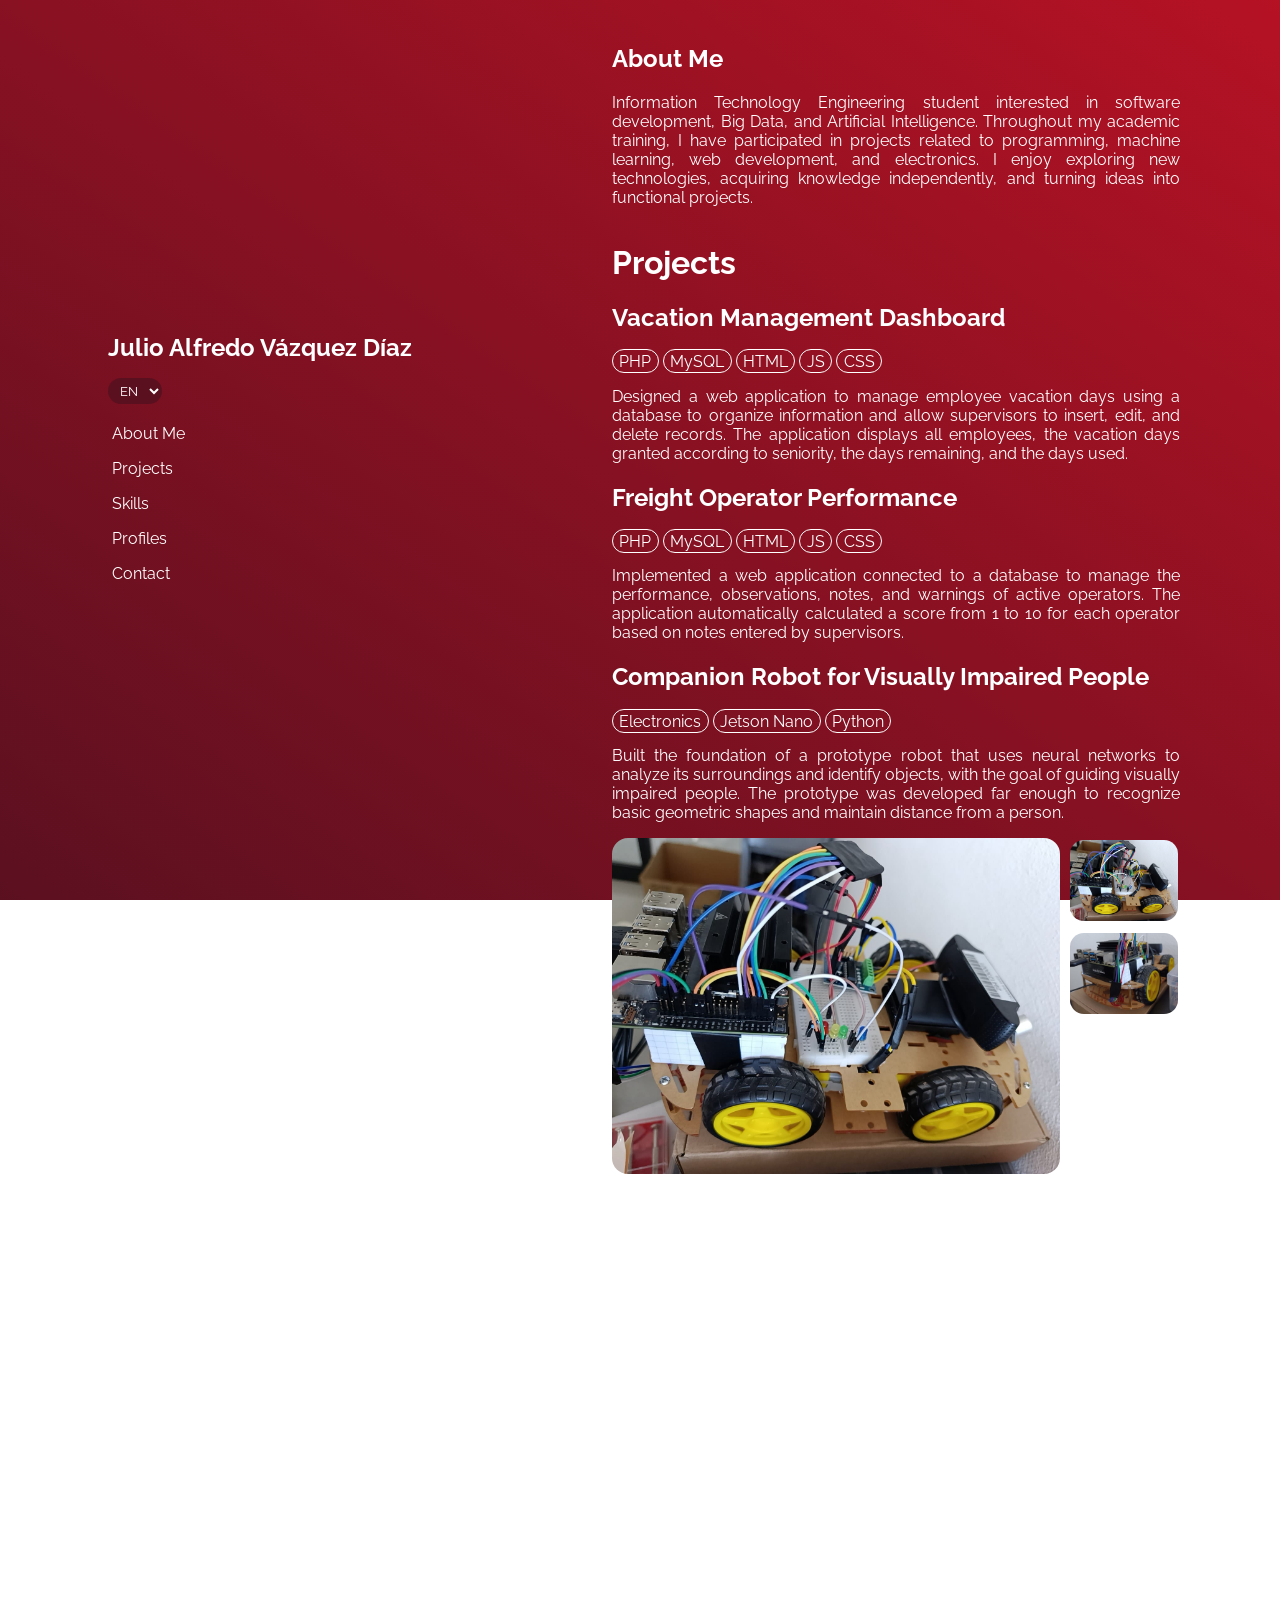
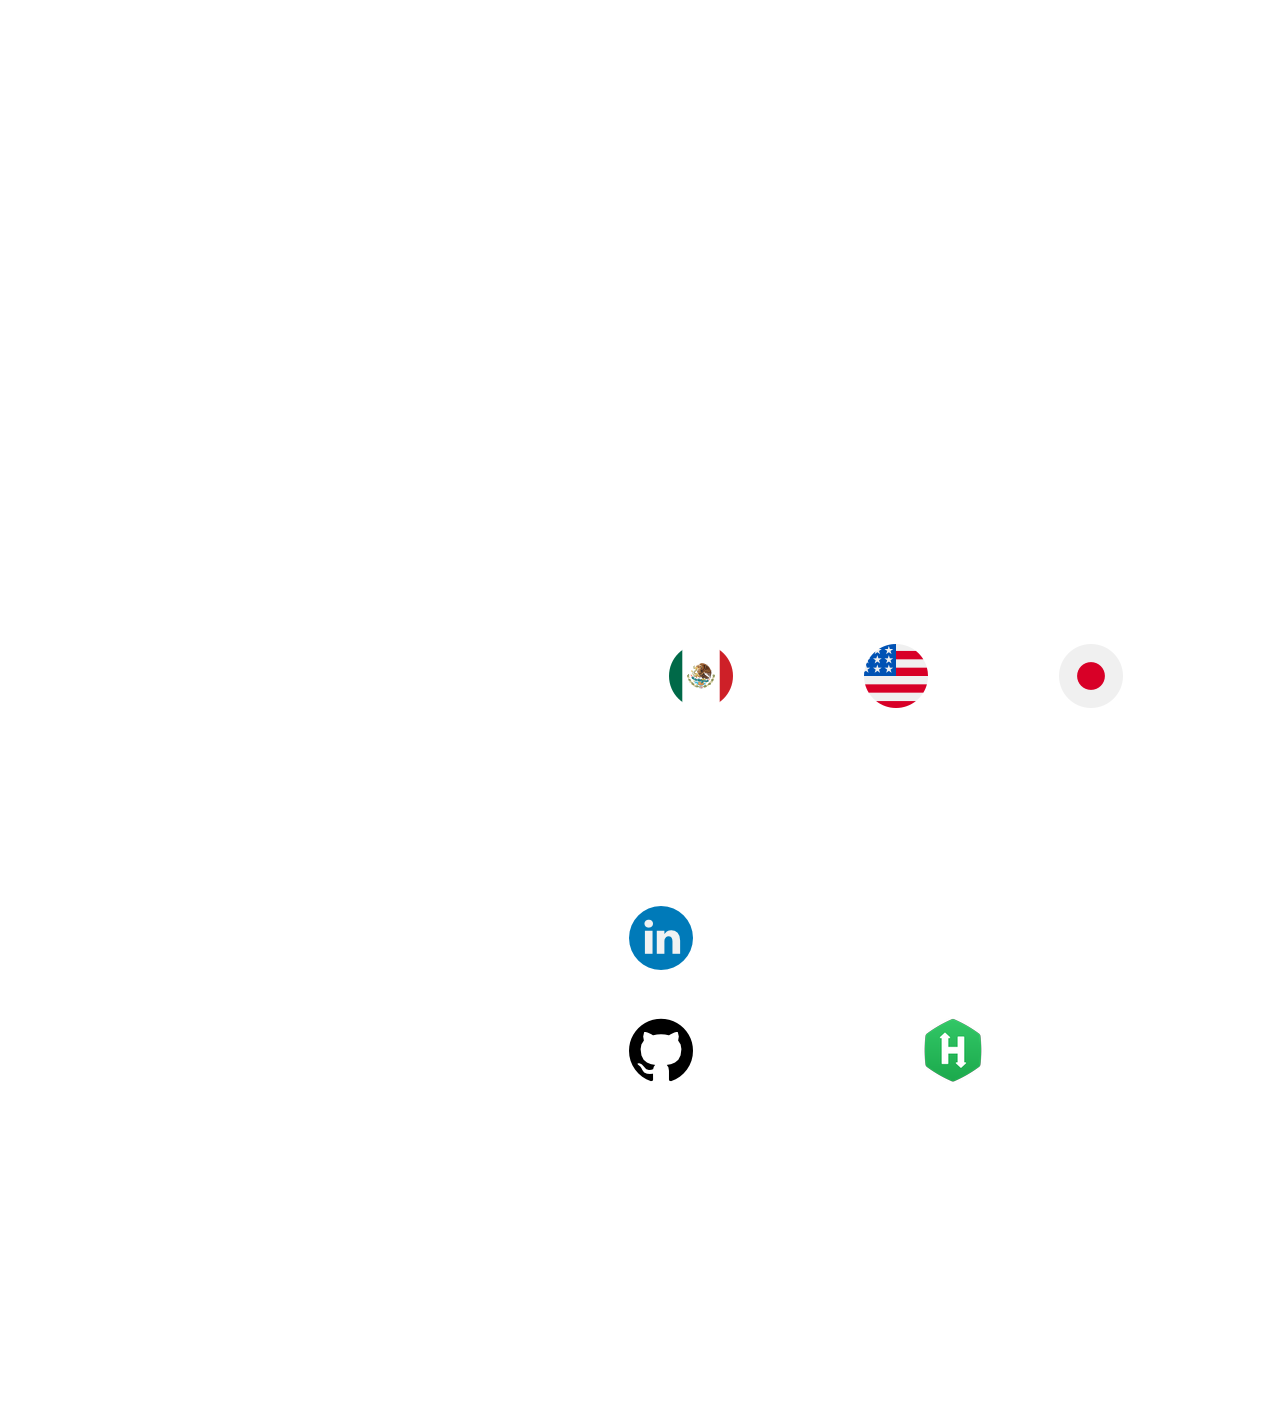
==== index.html @ b85fc265 "Styles: Aside & contact active buttons" ====
<!DOCTYPE html>
<html lang="en">
<head>
    <meta charset="UTF-8">
    <meta name="viewport" content="width=device-width, initial-scale=1.0">

    <!-- Localization -->
    <link rel="alternate" href="index-es.html" hreflang="es" />
    <link rel="alternate" href="index.html" hreflang="en" />
    <link rel="alternate" href="index.html" hreflang="x-default" />

    <!-- CSS -->
    <link rel="stylesheet" href="assets/css/index.css">

    <!-- Font: Raleway -->
    <link rel="preconnect" href="https://fonts.googleapis.com">
    <link rel="preconnect" href="https://fonts.gstatic.com" crossorigin>
    <link href="https://fonts.googleapis.com/css2?family=Raleway:ital,wght@0,100..900;1,100..900&display=swap" rel="stylesheet">

    <title>Julio Vázquez</title>
</head>
<body>
    <aside>
        <header>
            <h1>Julio Alfredo Vázquez Díaz</h1>

            <select name="pageLanguage" id="pageLanguage" onchange="changeLanguage(this)">
                <option value="EN">EN</option>
                <option value="ES">ES</option>
            </select>

            <button onclick="showNavScreen()">
                <svg xmlns="http://www.w3.org/2000/svg" viewBox="0 0 40 40" height="40px" width="40px" fill="#e3e3e3"><path d="M20,33.33q-1.01,0-1.73-0.72t-0.72-1.73t0.72-1.73T20,28.44t1.73,0.72t0.72,1.73t-0.72,1.73T20,33.33Zm0-10.89q-1.01,0-1.73-0.72T17.56,20t0.72-1.73T20,17.56t1.73,0.72T22.44,20t-0.72,1.73T20,22.44Zm0-10.89q-1.01,0-1.73-0.72T17.56,9.11t0.72-1.73T20,6.67t1.73,0.72t0.72,1.73t-0.72,1.73T20,11.56Z"/></svg>
            </button>
        </header>

        <nav id="navigationScreen">
            <button onclick="closeNavScreen()">
                <svg xmlns="http://www.w3.org/2000/svg" viewBox="0 0 40 40" height="40px" width="40px" fill="#e3e3e3"><path d="M13,28.94L11.06,27l7-7l-7-6.96L13,11.1l7,7l6.96-7l1.94,1.94L21.9,20l7,7l-1.94,1.94l-6.96-7l-7,7Z"/></svg>
            </button>

            <a onclick="closeNavScreen()" href="#introduction">About Me</a>
            <a onclick="closeNavScreen()" href="#projectCatalogue">Projects</a>
            <a onclick="closeNavScreen()" href="#skills">Skills</a>
            <a onclick="closeNavScreen()" href="#profiles">Profiles</a>
            <a onclick="closeNavScreen()" href="#contact">Contact</a>
        </nav>

        <nav id="navigationList">
            <a href="#introduction">About Me</a>
            <a href="#projectCatalogue">Projects</a>
            <a href="#skills">Skills</a>
            <a href="#profiles">Profiles</a>
            <a href="#contact">Contact</a>
        </nav>
    </aside>

    <section id="introduction">
        <h1>About Me</h1>
        <p>
            Information Technology Engineering student interested in software development, Big Data, and Artificial Intelligence. Throughout my academic training, I have participated in projects related to programming, machine learning, web development, and electronics. I enjoy exploring new technologies, acquiring knowledge independently, and turning ideas into functional projects.
        </p>
    </section>

    <main id="projectCatalogue">
        <h1>Projects</h1>
        <span class="project">
            <h2>Vacation Management Dashboard</h2>
            <div class="usedTechs">
                <span class="tech">PHP</span>
                <span class="tech">MySQL</span>
                <span class="tech">HTML</span>
                <span class="tech">JS</span>
                <span class="tech">CSS</span>
            </div>

            <p class="description">
                Designed a web application to manage employee vacation days using a database to organize information and allow supervisors to insert, edit, and delete records. The application displays all employees, the vacation days granted according to seniority, the days remaining, and the days used.
            </p>
        </span>

        <span class="project">
            <h2>Freight Operator Performance</h2>
            <div class="usedTechs">
                <span class="tech">PHP</span>
                <span class="tech">MySQL</span>
                <span class="tech">HTML</span>
                <span class="tech">JS</span>
                <span class="tech">CSS</span>
            </div>

            <p class="description">
                Implemented a web application connected to a database to manage the performance, observations, notes, and warnings of active operators. The application automatically calculated a score from 1 to 10 for each operator based on notes entered by supervisors.
            </p>
        </span>

        <span class="project">
            <h2>Companion Robot for Visually Impaired People</h2>
            <div class="usedTechs">
                <span class="tech">Electronics</span>
                <span class="tech">Jetson Nano</span>
                <span class="tech">Python</span>
            </div>

            <p class="description">
                Built the foundation of a prototype robot that uses neural networks to analyze its surroundings and identify objects, with the goal of guiding visually impaired people. The prototype was developed far enough to recognize basic geometric shapes and maintain distance from a person.
            </p>

            <div class="pictures">
                <div class="mainImage">
                    <img src="assets/img/lakitu_lateral.jpeg" id="lakituImg" alt="Side view of Lakitu">
                </div>

                <div class="carousel">
                    <img src="assets/img/lakitu_lateral.jpeg" alt="Side view of Lakitu" onclick="changeImg('lakituImg', 'lakitu_lateral.jpeg')">
                    <img src="assets/img/lakitu_back.jpeg" alt="Rear view of Lakitu" onclick="changeImg('lakituImg', 'lakitu_back.jpeg')">
                </div>
            </div>
        </span>
    </main>

    <section id="skills">
        <h1>Skills</h1>

        <h2>Technical</h2>
        <div class="technical">
            <span class="technicalSkills">
                <h3>Web Development</h3>
                <p>HTML5, CSS3, JavaScript, React, Bootstrap, PHP, Flask</p>
            </span>

            <span class="technicalSkills">
                <h3>Tools and Systems</h3>
                <p>Git, GitHub, Docker, Linux, Windows, Basic server administration</p>
            </span>

            <span class="technicalSkills">
                <h3>Applications and Hardware</h3>
                <p>Flutter, Dart, Arduino, ESP32, Jetson Nano, Sensors and actuators</p>
            </span>

            <span class="technicalSkills">
                <h3>Game Development</h3>
                <p>Unity, C#, 2D Development</p>
            </span>

            <span class="technicalSkills expanded">
                <h3>Data and Artificial Intelligence</h3>
                <p>Python, SQL, MySQL, Firebase Firestore, Jupyter Notebook, Conda environments, Machine Learning, NLP, Logistic Regression, Random Forest, SVM, PCA, K-Means</p>
            </span>
        </div>

        <h2>Soft Skills</h2>
        <div class="personal">
            <span class="personalSkills">
                <h3>Learning and Adaptability</h3>
                <p>I learn new technologies independently and adapt to different systems and tools.</p>
            </span>

            <span class="personalSkills">
                <h3>Problem Solving</h3>
                <p>I analyze errors, test solutions, and apply logical thinking to solve problems.</p>
            </span>

            <span class="personalSkills">
                <h3>Analytical Thinking</h3>
                <p>I interpret data and experiment with Machine Learning models.</p>
            </span>

            <span class="personalSkills">
                <h3>Creativity and Perseverance</h3>
                <p>I develop games and animation projects and persist with technical challenges until I resolve them.</p>
            </span>
        </div>

        <h2>Languages</h2>
        <div class="languages">
            <span class="language">
                <img src="assets/icon/mexico.png" alt="Flag of Mexico">
                <h3>Spanish</h3>
                <p>Native language</p>
            </span>

            <span class="language">
                <img src="assets/icon/united-states.png" alt="Flag of the United States">
                <h3>English</h3>
                <p>Level B2</p>
            </span>

            <span class="language">
                <img src="assets/icon/japon.png" alt="Flag of Japan">
                <h3>Japanese</h3>
                <p>Level A1</p>
            </span>
        </div>
    </section>

    <section id="profiles">
        <h1>Profiles</h1>
        <a href="https://www.linkedin.com/in/julio-alfredo-v%C3%A1zquez-3482b244a/" target="_blank" class="profile extend">
            <img src="assets/icon/linkedin.png" alt="LinkedIn logo">
            <div class="text">
                <h3>LinkedIn</h3>
                <p>Julio Alfredo Vázquez</p>
            </div>
        </a>

        <a href="https://github.com/TheKokoDiaz" target="_blank" class="profile">
            <img src="assets/icon/github.png" alt="GitHub logo">
            <div class="text">
                <h3>GitHub</h3>
                <p>TheKokoDiaz</p>
            </div>
        </a>

        <a href="https://www.hackerrank.com/profile/wii_javd" target="_blank" class="profile">
            <img src="assets/icon/hacker-rank.png" alt="HackerRank logo">
            <div class="text">
                <h3>HackerRank</h3>
                <p>El Koko Díaz</p>
            </div>
        </a>
    </section>

    <section id="contact">
        <h1>Contact</h1>
        <a href="mailto:vazquezjulioalfredo@gmail.com" target="_blank" title="Personal email">
            <svg xmlns="http://www.w3.org/2000/svg" viewBox="0 0 40 40" height="40px" width="40px" fill="#e3e3e3"><path d="M6.11,9.44v2.78V30.56q0-0.54 0-1.09t0-1.13q0-4.65 0-7.88t0-3.23t0,0.14t0,0.43V12.22V9.44ZM20.89,33.33H6.11q-1.12,0-1.95-0.84T3.33,30.56V9.44q0-1.1 0.83-1.94T6.11,6.67H33.89q1.1,0 1.94,0.84t0.84,1.94v7.78q-0.62,0-1.32,0t-1.46,0v-5L20,21.03L6.11,12.22V30.56H20.89q0,0.73 0,1.42t0,1.35Zm9.28-6.94q-1.32,0-2.26-0.94t-0.94-2.26t0.94-2.26T30.17,20t2.26,0.94t0.94,2.26t-0.94,2.26t-2.26,0.94Zm-6.5,6.94V32.26q0-0.93 0.56-1.7t1.43-1.16q1.08-0.46 2.19-0.69t2.37-0.24q1.21,0 2.33,0.24t2.14,0.69q0.87,0.4 1.43,1.16t0.56,1.68v1.07l-13,0.03ZM20,18.14L33.89,9.44H6.11L20,18.14Z"/></svg>
        </a>

        <a href="mailto:233110696@upmh.edu.mx" target="_blank" title="Institutional email">
            <svg xmlns="http://www.w3.org/2000/svg" viewBox="0 0 40 40" height="40px" width="40px" fill="#e3e3e3"><path d="M6.11,33.33q-1.12,0-1.95-0.83T3.33,30.56V9.44q0-1.12 0.83-1.95T6.11,6.67H33.89q1.12,0 1.95,0.83t0.83,1.95V30.56q0,1.12-0.83,1.95t-1.95,0.83H6.11ZM20,21.06L6.11,12.08V30.56H33.89V12.08L20,21.06Zm0-2.78L33.78,9.44H6.25L20,18.28ZM6.11,12.08V9.44v2.64V30.56V12.08Z"/></svg>
        </a>

        <a href="https://api.whatsapp.com/send?phone=527751346188" target="_blank" title="Message via WhatsApp">
            <svg xmlns="http://www.w3.org/2000/svg" viewBox="0 0 40 40" height="40px" width="40px" fill="#e3e3e3"><path d="M3.33,36.67V6.11q0-1.12 0.83-1.95T6.11,3.33H33.89q1.12,0 1.95,0.83t0.83,1.95V27.22q0,1.12-0.83,1.95T33.89,30H10L3.33,36.67Zm5.47-9.44H33.89V6.11H6.11V30.07l2.69-2.85Zm-2.69,0V6.11V27.22Z"/></svg>
        </a>

        <a href="tel:7751346188" target="_blank" title="Mobile call">
            <svg xmlns="http://www.w3.org/2000/svg" viewBox="0 0 40 40" height="40px" width="40px" fill="#e3e3e3"><path d="M32.11,19.81q-0.14-4.99-3.6-8.45t-8.45-3.6V4.97q3.04,0.06 5.72,1.24t4.68,3.19t3.19,4.68t1.24,5.72H32.11Zm-6.92,0q-0.14-2.08-1.6-3.53t-3.54-1.58V11.92q3.24,0.14 5.51,2.4t2.41,5.49H25.19ZM33.17,35q-4.96,0-10-2.31t-9.29-6.56T7.31,16.83T5,6.83Q5,6.05 5.52,5.52T6.83,5h6.14q0.58,0 1.01,0.41t0.57,1.01l1.11,5.43q0.09,0.62-0.03,1.09t-0.45,0.81l-4.12,4.16q1,1.74 2.19,3.27t2.62,2.92q1.46,1.49 3.07,2.73t3.39,2.22l3.94-4.03q0.4-0.43 0.97-0.6t1.11-0.09l5.22,1.11q0.61,0.17 1.01,0.65T35,27.17v6q0,0.79-0.52,1.31T33.17,35ZM9.71,15.33l3.17-3.19L12,7.78H7.79q0.12,1.74 0.57,3.58t1.35,3.97ZM24.93,30.39q1.68,0.76 3.58,1.24t3.72,0.57V28l-4.17-0.85l-3.13,3.24ZM9.71,15.33ZM24.93,30.39Z"/></svg>
        </a>

        <a href="assets/docs/CV_JulioVazquez.pdf" download title="Download CV as PDF">
            <svg xmlns="http://www.w3.org/2000/svg" viewBox="0 0 40 40" height="40px" width="40px" fill="#e3e3e3"><path d="M13.31,29.72H26.69V26.94H13.31v2.78Zm0-6.94H26.69V20H13.31v2.78ZM9.44,36.67q-1.12,0-1.95-0.83T6.67,33.89V6.11q0-1.12 0.83-1.95T9.44,3.33H23.92l9.42,9.42V33.89q0,1.12-0.83,1.95t-1.95,0.83H9.44ZM22.53,14.06V6.11H9.44V33.89H30.56V14.06H22.53ZM9.44,6.11v7.94V6.11v7.94V33.89V6.11Z"/></svg>
        </a>
    </section>

    <footer>
        <p>
            Website developed with <strong>Visual Studio Code</strong>, built with pure <strong>HTML</strong>, <strong>JavaScript</strong>, and <strong>CSS</strong>, icons sourced from <strong><a href="https://www.flaticon.es/">Flaticon</a></strong> and <strong><a href="https://fonts.google.com/icons">Google Icons</a></strong>, deployed with <strong>GitHub Pages</strong>.
        </p>

        <p id="author"></p>
    </footer>

    <!-- Scripts -->
     <script src="assets/js/index.js"></script>
</body>
</html>
---- assets/css/index.css ----
:root{
    --primary: #5b1020;
    --secondary: #b51224;

    --text: white;

    --btnHover: rgba(255, 255, 255, 0.16);
    
    --rad: 16px;
}

*{
    box-sizing: border-box;

    font-family: 'Raleway', 'Arial';
}

html, body{
    margin: 0;
    padding: 0;
}

body{
    display: flex;
    flex-direction: column;
    align-items: center;
    color: var(--text);
    background: linear-gradient(to top right, var(--primary), var(--secondary)) fixed;
}

a{
    color: inherit;
}

aside, main, section, footer{
    padding: 0.5rem 1rem;
}

main, section, footer{
    max-width: 600px;
}

aside{
    width: 100vw;

    top: 0;
    z-index: 5;
    position: sticky;
    padding: 0;

    background: linear-gradient(to top right, var(--primary), var(--secondary)) fixed;;
    
    header{
        padding: 0 1rem;
        display: flex;
        align-items: center;
        justify-content: space-between;
        gap: 0.5rem;

        h1{
            overflow: hidden;
            text-overflow: ellipsis;
            white-space: nowrap;

            flex-grow: 1;
        }

        select{
            border: none;
            border-radius: var(--rad);

            margin-right: 1rem;
            padding: 0.25rem 0.5rem;
            color: var(--text);
            background-color: var(--primary);
            cursor: pointer;
        }

        select option{
            color: var(--text);
            background-color: var(--primary);
        }
    }

    #navigationScreen{
        z-index: 10;
        position: fixed;
        
        width: 100vw;
        height: 100vh;
        top: 0;
        left: 0;
        
        display: none;
        align-items: center;
        justify-content: center;
        flex-direction: column;

        gap: 1.25rem;

        background: linear-gradient(to top right, var(--primary), var(--secondary)) fixed;;
        
        button{
            position: absolute;

            width: 3rem;
            height: 3rem;

            top: 1rem;
            right: 1rem;
        }

        a{
            width: 50%;
            color: inherit;
            text-align: center;
            text-decoration: none;
            border-radius: var(--rad);
            padding: 0.25rem 0.75rem;

            transition-duration: 200ms;
        }

        a:hover{
            background-color: var(--btnHover);
        }

        a:active{
            background-color: var(--primary);
        }
    }

    #navigationList{
        display: none;
        flex-direction: column;

        a{
            width: 50%;
            color: inherit;
            text-decoration: none;
            border-radius: var(--rad);
            padding: 0.25rem 0.75rem;

            transition-duration: 200ms;
        }

        a:hover{
            background-color: var(--btnHover);
        }

        a:active{
            background-color: var(--primary);
        }
    }

    button{
        border: none;
        aspect-ratio: 1/1;
        border-radius: 50%;
        background-color: transparent;
        
        cursor: pointer;
        
        svg{
            fill: white;
            stroke: white;
        }
    }
    
    button:hover{
        background-color: var(--btnHover);
    }
}

#introduction{
    p{
        text-align: justify;
        margin-bottom: 0;
    }
}

#projectCatalogue{
    .project{
        .usedTechs{
            .tech{
                border: 1px solid white;
                border-radius: 18px;
                padding: 0.1rem 0.4rem;
            }
            
        }
        
        .description{
            text-align: justify;
        }
        
        a{
            width: auto;
            color: inherit;
            text-decoration: none;

            border: 1px solid white;
            border-radius: var(--rad);
            padding: 0.1rem 0.4rem;

            display: flex;
            align-items: center;
            justify-content: center;

            svg{
                fill: white;
                stroke: white;
                height: 24px;
            }
        }

        .pictures {
            display: flex;
            gap: 0.5rem;

            .mainImage {
                width: 80%;
                
                img {
                    width: 100%;
                    border-radius: var(--rad);
                }
            }

            .carousel {
                width: 20%;

                display: flex;
                flex-direction: column;
                overflow-y: scroll;

                gap: 0.5rem;

                img {
                    width: 100%;
                    border-radius: var(--rad);
                    cursor: pointer;
                    border: 2px solid transparent;
                }

                img:hover{
                    border-color: white;
                }

                img:active{
                    opacity: 80%;
                }
            }
        }

    }
}

#skills{
    h3{
        margin-bottom: 0;
    }

    .technical{
        display: flex;
        flex-wrap: wrap;
        gap: 0.5rem;

        .technicalSkills{
            width: calc(50% - 0.25rem);
            border-radius: var(--rad);
            border: 1px solid white;
            padding: 0.25rem 1rem;
        }

        .expanded{
            width: 100%;
        }
    }
    
    .personal{
        display: flex;
        flex-wrap: wrap;
        gap: 0.5rem;

        .personalSkills{
            width: calc(50% - 0.25rem);
            border-radius: var(--rad);
            border: 1px solid white;
            padding: 0.25rem 1rem;
        }
    }

    .languages{
        display: flex;

        gap: 1rem;

        span{
            width: 33.3%;
            text-align: center;
            border-radius: var(--rad);
            border: 1px solid white;

            display: flex;
            flex-direction: column;
            align-items: center;

            padding: 0.5rem 1rem;

            img{
                width: 64px;
            }

            h3{
                margin-bottom: 0;
            }
        }
    }
}

#profiles{
    width: 100%;
    
    display: flex;
    flex-wrap: wrap;
    gap: 1rem;
    
    h1{
        width: 100%;
        margin-bottom: 0;
    }
    
    .profile{
        width: calc(50% - 0.5rem);
        height: auto;
        color: inherit;
        text-decoration: none;
        border: 1px solid white;
        border-radius: var(--rad);
        
        display: flex;
        align-items: center;
        gap: 1rem;

        padding: 0 1rem;
        
        img{
            width: 64px;
            height: 64px;
            aspect-ratio: 1/1;
        }

        p{font-style: italic;}
    }
    
    .extend{
        width: 100%;
    }
}

#contact{
    width: 100%;

    display: flex;
    flex-wrap: wrap;
    justify-content: space-evenly;

    gap: 1rem;

    h1{
        width: 100%;
        margin-bottom: 0;
    }
    
    a{
        width: auto;
        aspect-ratio: 1/1;
        color: inherit;
        text-align: center;
        text-decoration: none;
        border-radius: 50%;
        border: 1px solid transparent;
        
        display: flex;
        align-items: center;
        
        padding: 0.5rem 1rem;
        
        svg{
            fill: white;
            stroke: white;
        }
    }
    
    a:hover{
        background-color: var(--btnHover);
        border-color: white;
    }
}

footer{
    p{
        opacity: 60%;
        font-style: italic;
    }
    
    #author{
        opacity: 100%;
        font-weight: bold;
        text-align: end;
    }
}

/* Query for Phones */
@media screen and (max-width: 600px) {
    :root{
        --rad: 8px;
    }

    #skills{
        .technical{
            .technicalSkills{
                width: 100%;
            }
        }

        .personal{
            .personalSkills{
                width: 100%;
            }
        }

        .languages{
            gap: 0.5rem;
            justify-content: space-between;
        }
    }

    #profiles{
        .profile{
            width: 100%;
        }
    }
}

/* Query for laptops */
@media screen and (min-width: 900px) {
    body{
        align-items: end;

        padding: 1rem 2rem;
    }

    aside{
        width: calc(100vw - 600px - 3rem);
        border-radius: var(--rad);

        top: 50%;
        transform: translateY(-50%);
        left: 1rem;

        position: fixed;
        padding: 1rem;
        
        background: transparent;
        
        header{
            padding: 0 0.5rem;
            gap: 0rem;

            align-items: start;
            flex-direction: column;

            h1{
                overflow: visible;
                white-space: wrap;
                flex-grow: 0;
                margin-bottom: 0;
            }

            select{
                margin: 1rem 0;
            }

            button{
                display: none;
            }
        }

        #navigationScreen{
            display: none;
        }

        #navigationList{
            display: flex;
            gap: 0.5rem;
        }
    }
}

/* Query for larger screens */
@media screen and (min-width: 1200px) {
    body{
        padding: 1rem calc((100vw - 1112px) / 2);
    }

    aside{
        width: 480px;
        left: calc((100vw - 1112px) / 2);
    }
}
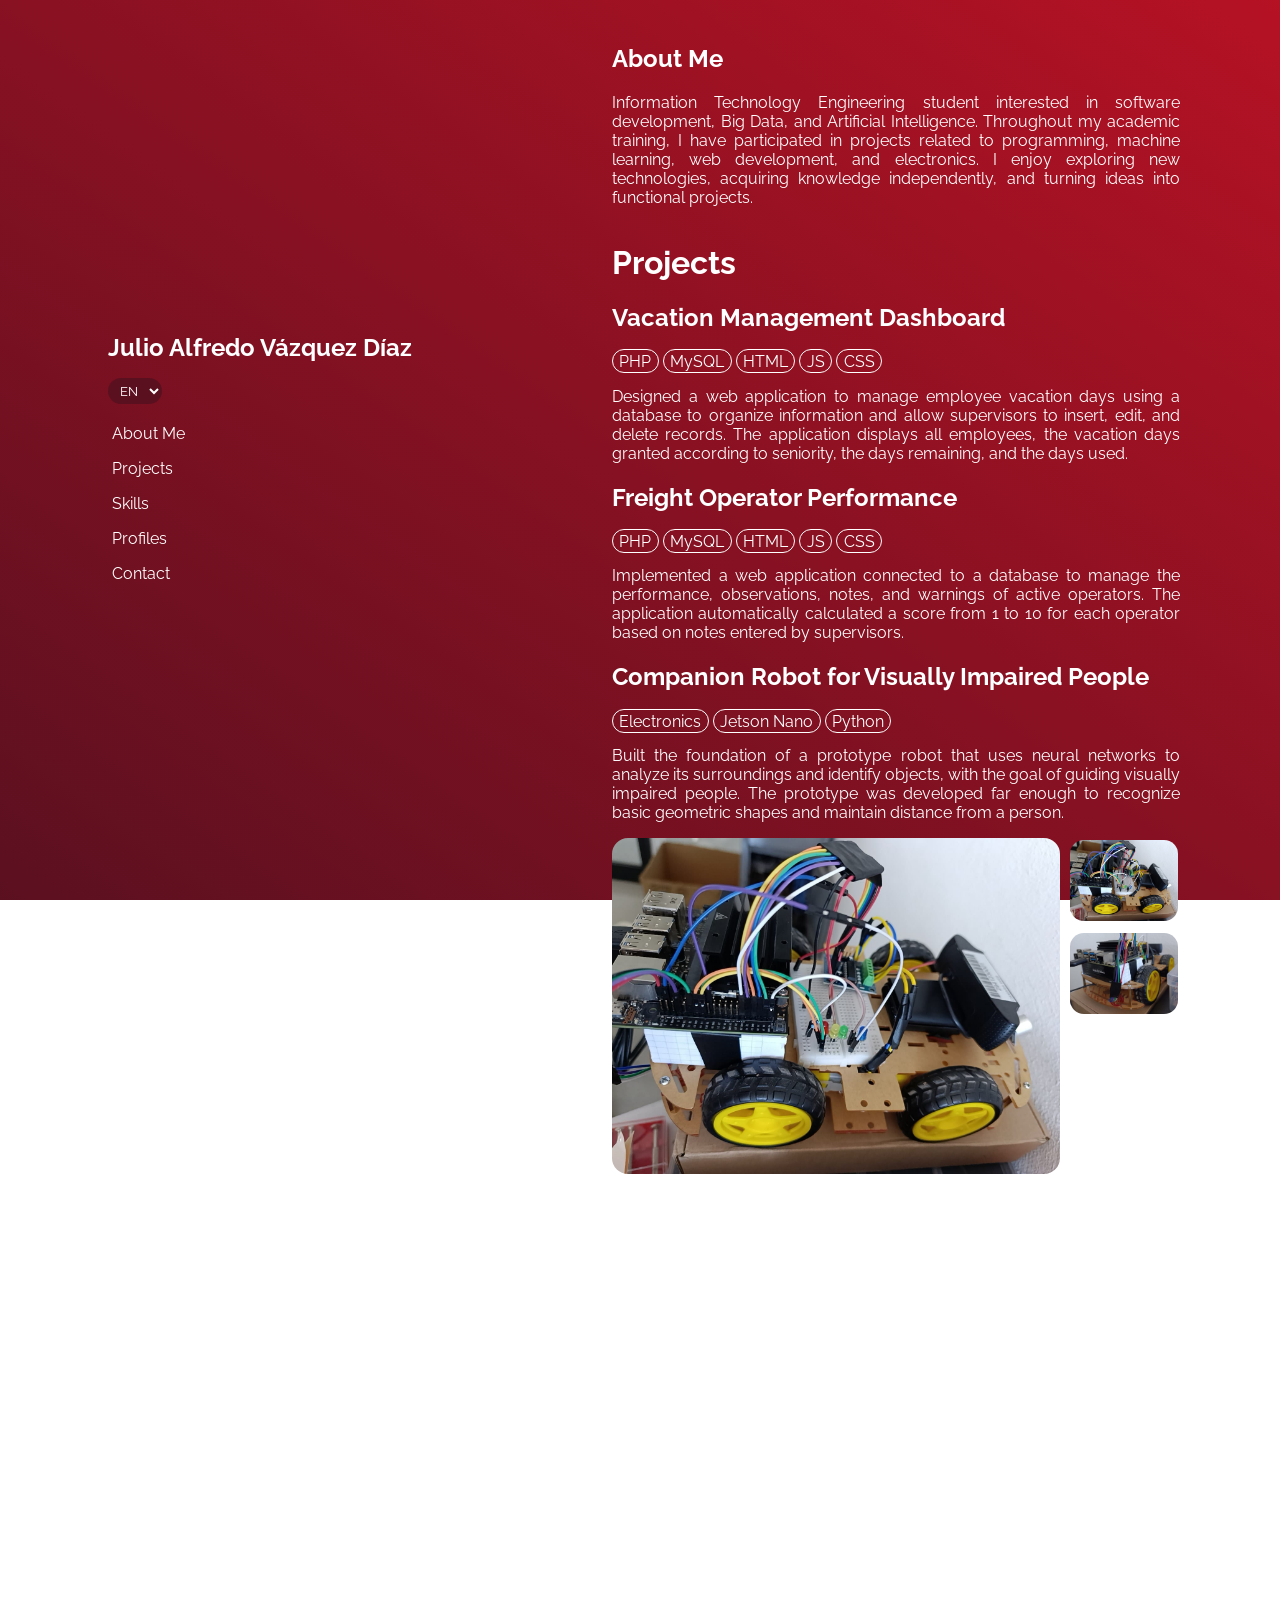
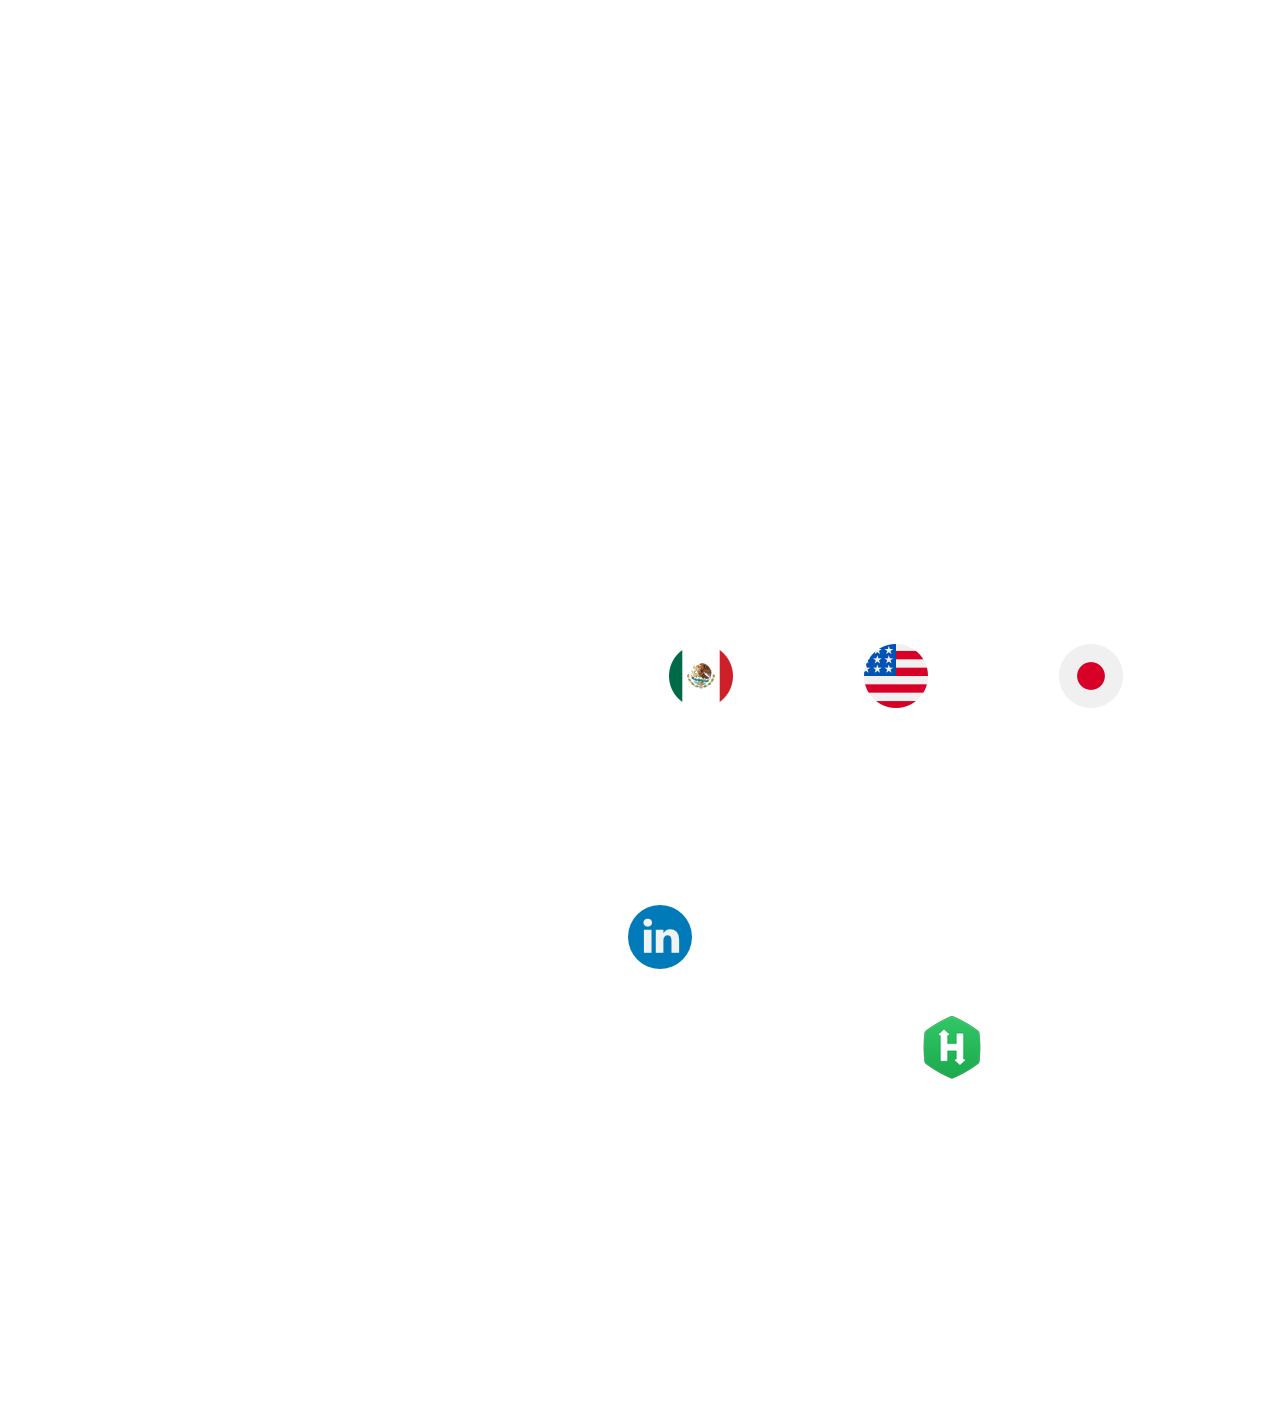
==== commit 802b6f10: "Styles: Profile gradients" ====
--- a/index.html
+++ b/index.html
@@ -16,6 +16,9 @@
     <link rel="preconnect" href="https://fonts.googleapis.com">
     <link rel="preconnect" href="https://fonts.gstatic.com" crossorigin>
     <link href="https://fonts.googleapis.com/css2?family=Raleway:ital,wght@0,100..900;1,100..900&display=swap" rel="stylesheet">
+
+    <!-- Favicon -->
+    <link rel="icon" type="image/png" href="assets/icon/julioFavicon.png">
 
     <title>Julio Vázquez</title>
 </head>
@@ -197,7 +200,7 @@
 
     <section id="profiles">
         <h1>Profiles</h1>
-        <a href="https://www.linkedin.com/in/julio-alfredo-v%C3%A1zquez-3482b244a/" target="_blank" class="profile extend">
+        <a href="https://www.linkedin.com/in/julio-alfredo-v%C3%A1zquez-3482b244a/" target="_blank" class="profile extend linkedin">
             <img src="assets/icon/linkedin.png" alt="LinkedIn logo">
             <div class="text">
                 <h3>LinkedIn</h3>
@@ -205,15 +208,15 @@
             </div>
         </a>
 
-        <a href="https://github.com/TheKokoDiaz" target="_blank" class="profile">
-            <img src="assets/icon/github.png" alt="GitHub logo">
+        <a href="https://github.com/TheKokoDiaz" target="_blank" class="profile github">
+            <img src="assets/icon/github-white.png" alt="GitHub logo">
             <div class="text">
                 <h3>GitHub</h3>
                 <p>TheKokoDiaz</p>
             </div>
         </a>
 
-        <a href="https://www.hackerrank.com/profile/wii_javd" target="_blank" class="profile">
+        <a href="https://www.hackerrank.com/profile/wii_javd" target="_blank" class="profile hackerrank">
             <img src="assets/icon/hacker-rank.png" alt="HackerRank logo">
             <div class="text">
                 <h3>HackerRank</h3>
--- a/assets/css/index.css
+++ b/assets/css/index.css
@@ -7,6 +7,7 @@
     --btnHover: rgba(255, 255, 255, 0.16);
     
     --rad: 16px;
+    --transition: 200ms;
 }
 
 *{
@@ -336,7 +337,6 @@
         height: auto;
         color: inherit;
         text-decoration: none;
-        border: 1px solid white;
         border-radius: var(--rad);
         
         display: flex;
@@ -356,6 +356,21 @@
     
     .extend{
         width: 100%;
+    }
+
+    .linkedin{
+        /* icon's color: #007ab9 */
+        background: linear-gradient(to top right, transparent, #007ab9) fixed;
+    }
+
+    .github{
+        /* icon's color: #000000 */
+        background: linear-gradient(to top right, transparent, #000000) fixed;
+    }
+
+    .hackerrank{
+        /* icon's color: #2dc160 */
+        background: linear-gradient(to top right, transparent, #2dc160) fixed;
     }
 }
 
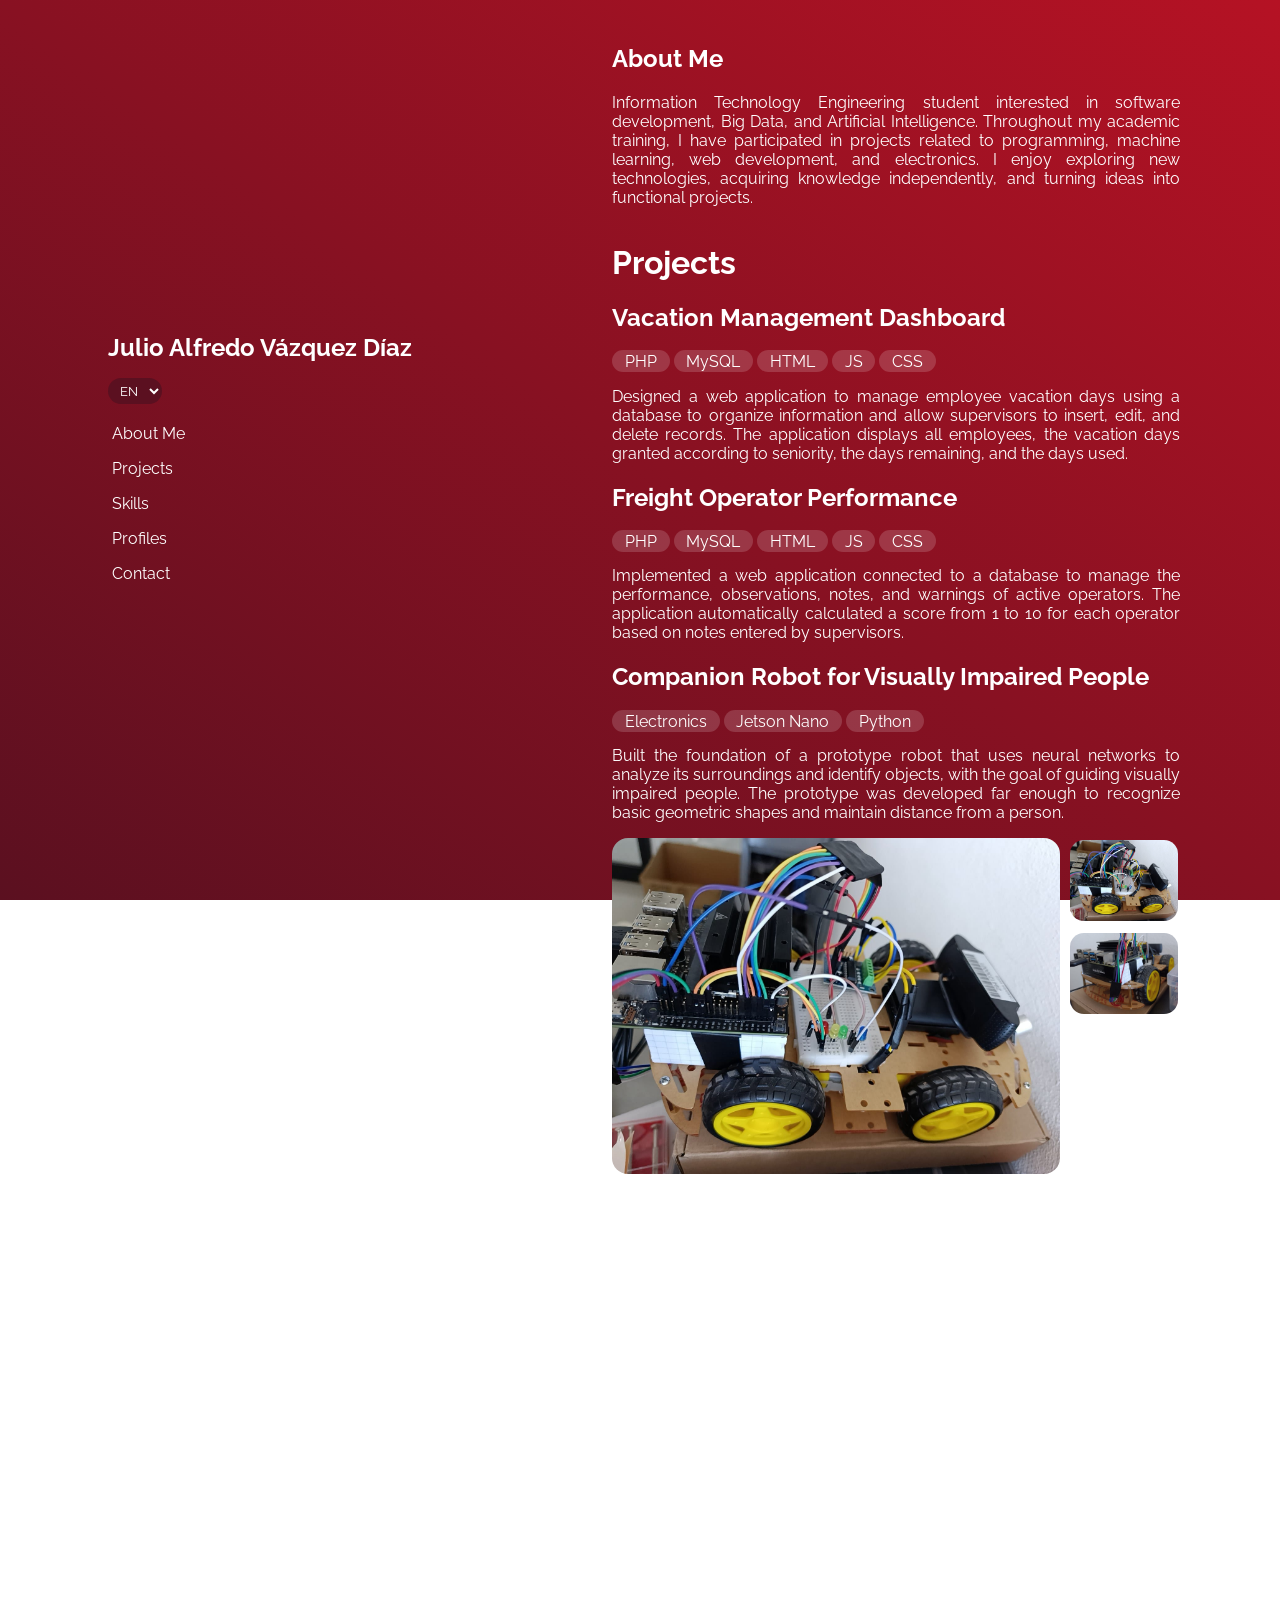
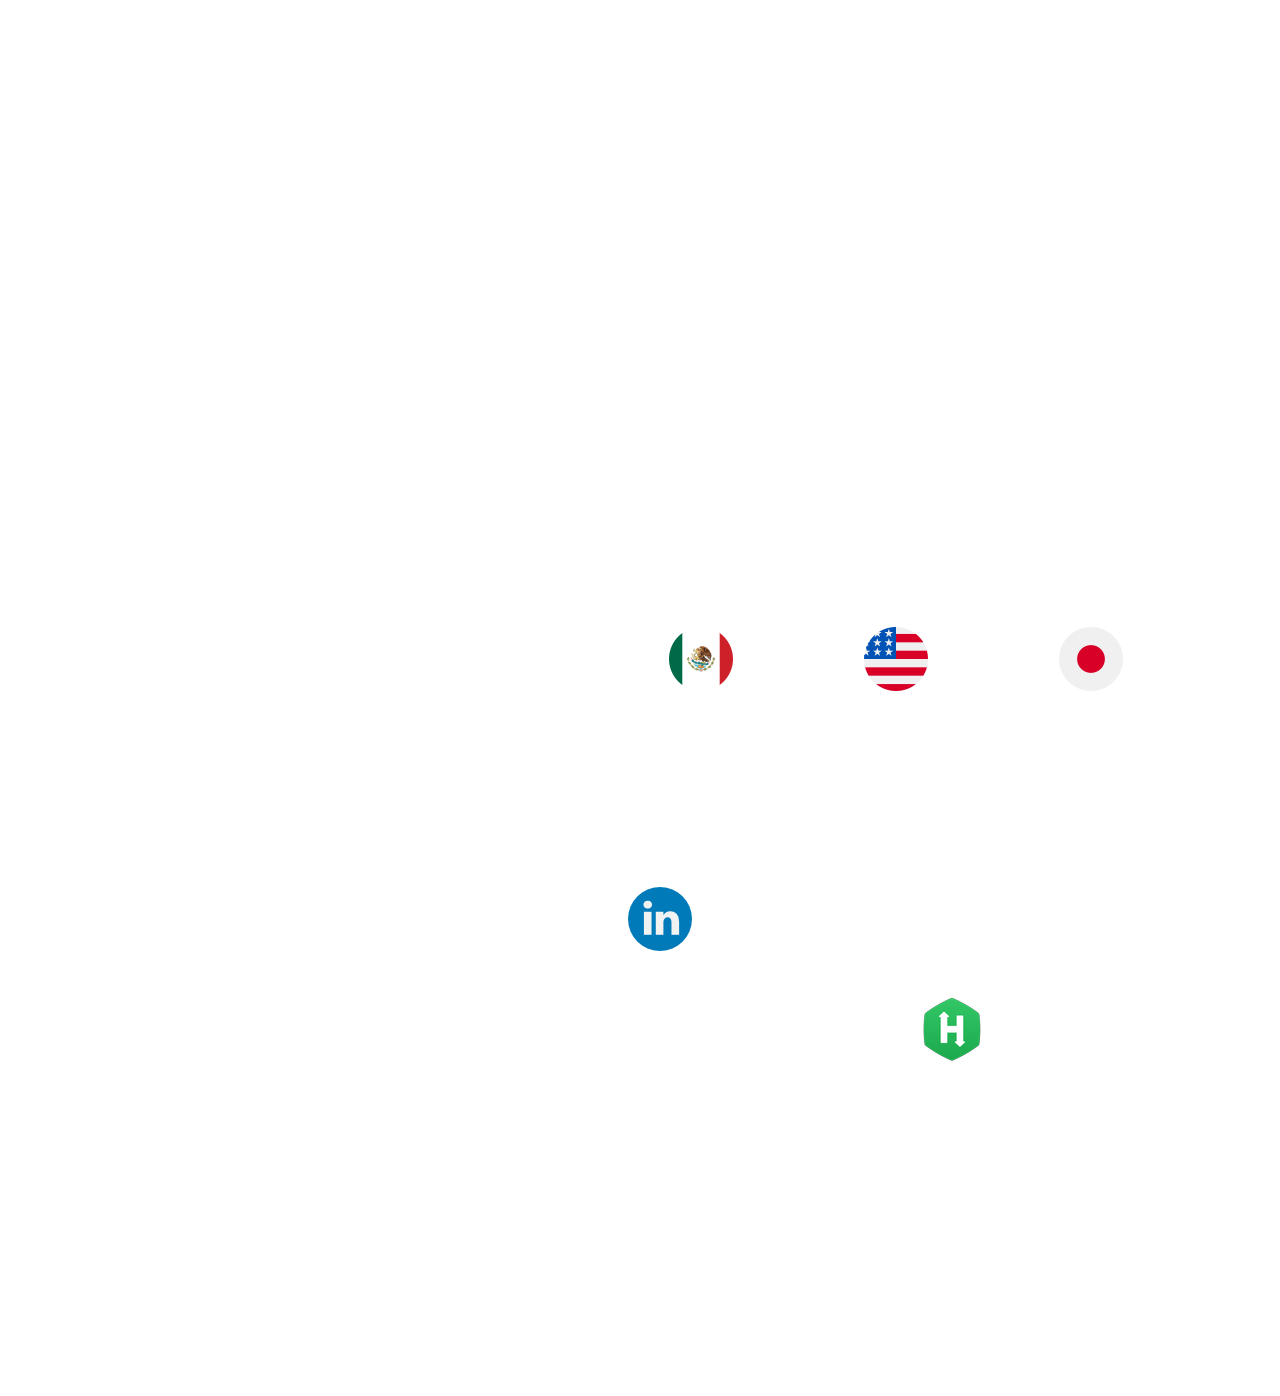
==== commit 40e713e4: "Feat: Link to repository" ====
--- a/index.html
+++ b/index.html
@@ -250,7 +250,7 @@
 
     <footer>
         <p>
-            Website developed with <strong>Visual Studio Code</strong>, built with pure <strong>HTML</strong>, <strong>JavaScript</strong>, and <strong>CSS</strong>, icons sourced from <strong><a href="https://www.flaticon.es/">Flaticon</a></strong> and <strong><a href="https://fonts.google.com/icons">Google Icons</a></strong>, deployed with <strong>GitHub Pages</strong>.
+            Website developed with <strong>Visual Studio Code</strong>, built with pure <strong>HTML</strong>, <strong>JavaScript</strong>, and <strong>CSS</strong>, icons sourced from <strong><a href="https://www.flaticon.es/">Flaticon</a></strong> and <strong><a href="https://fonts.google.com/icons">Google Icons</a></strong>, deployed with <strong><a href="https://github.com/TheKokoDiaz/PortfolioDiaz">GitHub Pages</a></strong>.
         </p>
 
         <p id="author"></p>
--- a/assets/css/index.css
+++ b/assets/css/index.css
@@ -184,9 +184,9 @@
     .project{
         .usedTechs{
             .tech{
-                border: 1px solid white;
                 border-radius: 18px;
-                padding: 0.1rem 0.4rem;
+                background-color: var(--btnHover);
+                padding: 0.1rem 0.8rem;
             }
             
         }
@@ -270,7 +270,7 @@
         .technicalSkills{
             width: calc(50% - 0.25rem);
             border-radius: var(--rad);
-            border: 1px solid white;
+            background-color: var(--btnHover);
             padding: 0.25rem 1rem;
         }
 
@@ -287,7 +287,7 @@
         .personalSkills{
             width: calc(50% - 0.25rem);
             border-radius: var(--rad);
-            border: 1px solid white;
+            background-color: var(--btnHover);
             padding: 0.25rem 1rem;
         }
     }
@@ -301,7 +301,6 @@
             width: 33.3%;
             text-align: center;
             border-radius: var(--rad);
-            border: 1px solid white;
 
             display: flex;
             flex-direction: column;
@@ -311,6 +310,7 @@
 
             img{
                 width: 64px;
+                margin-top: 1rem;
             }
 
             h3{
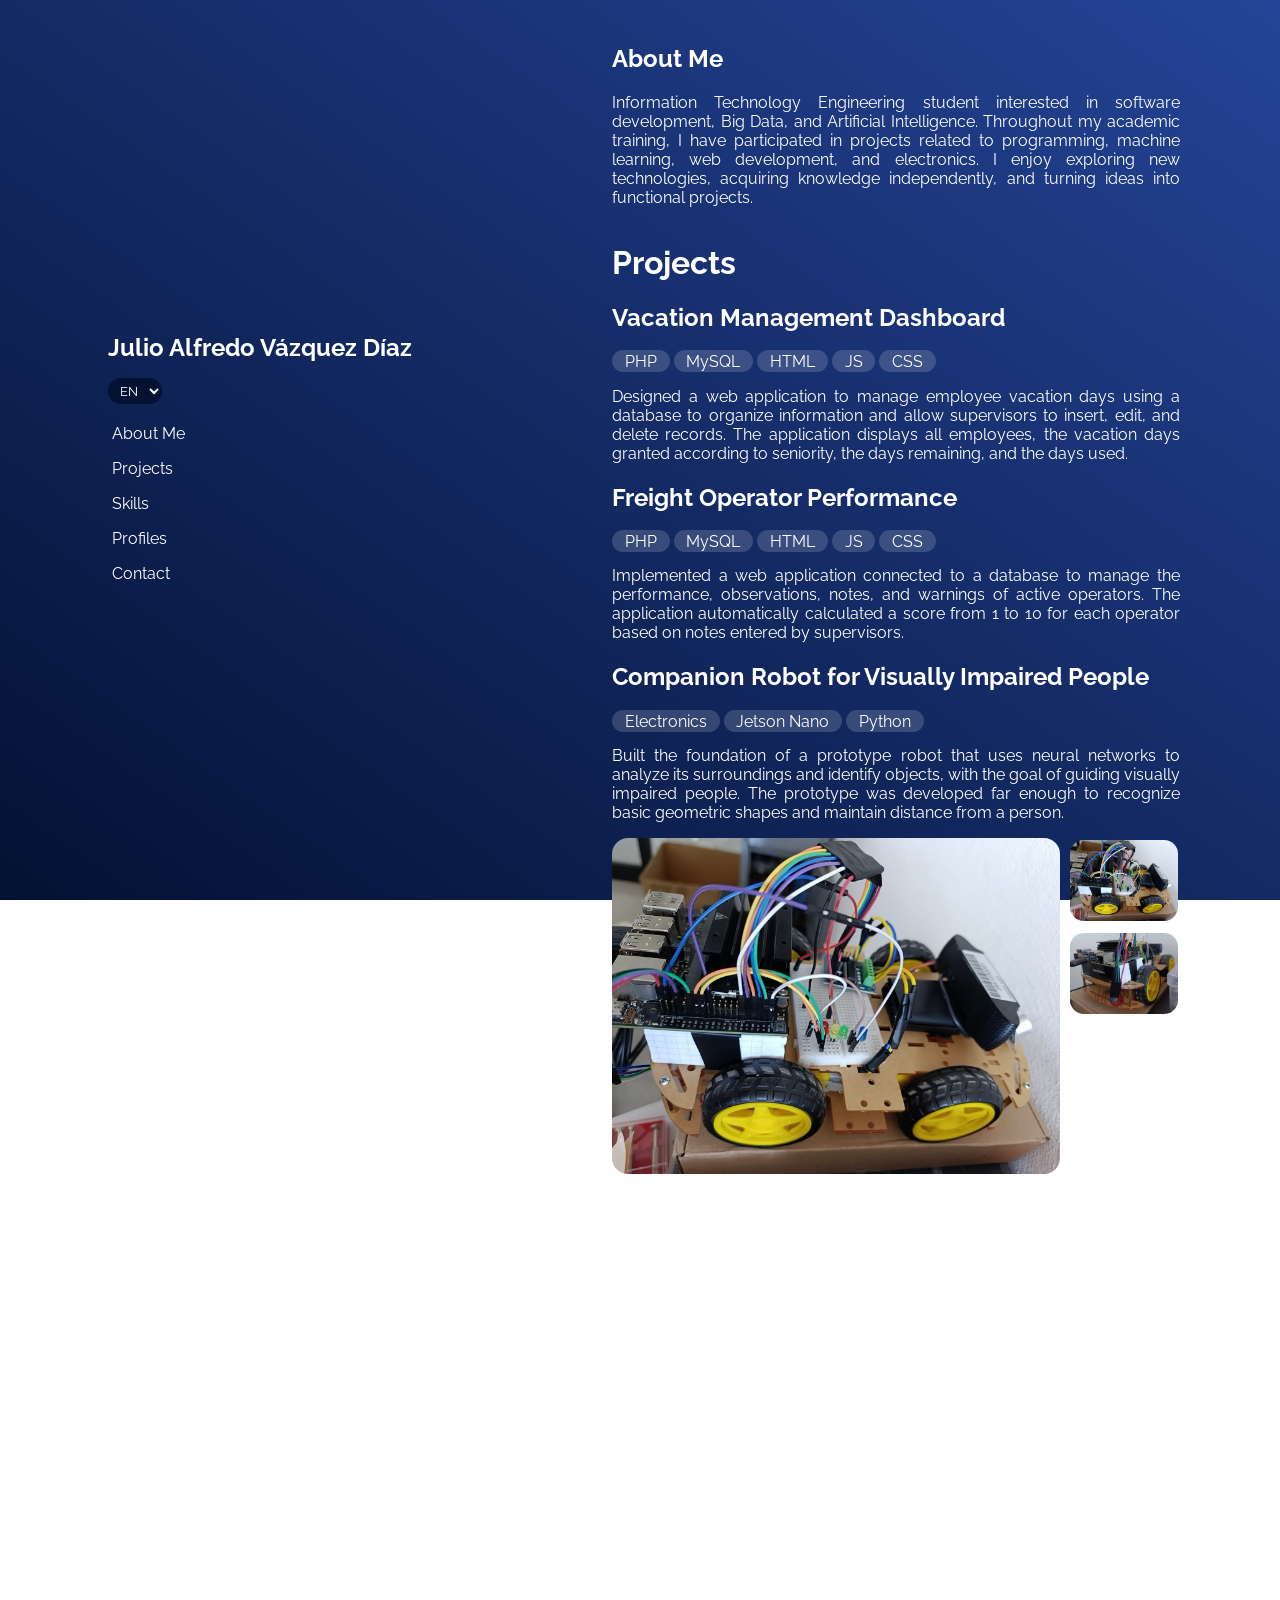
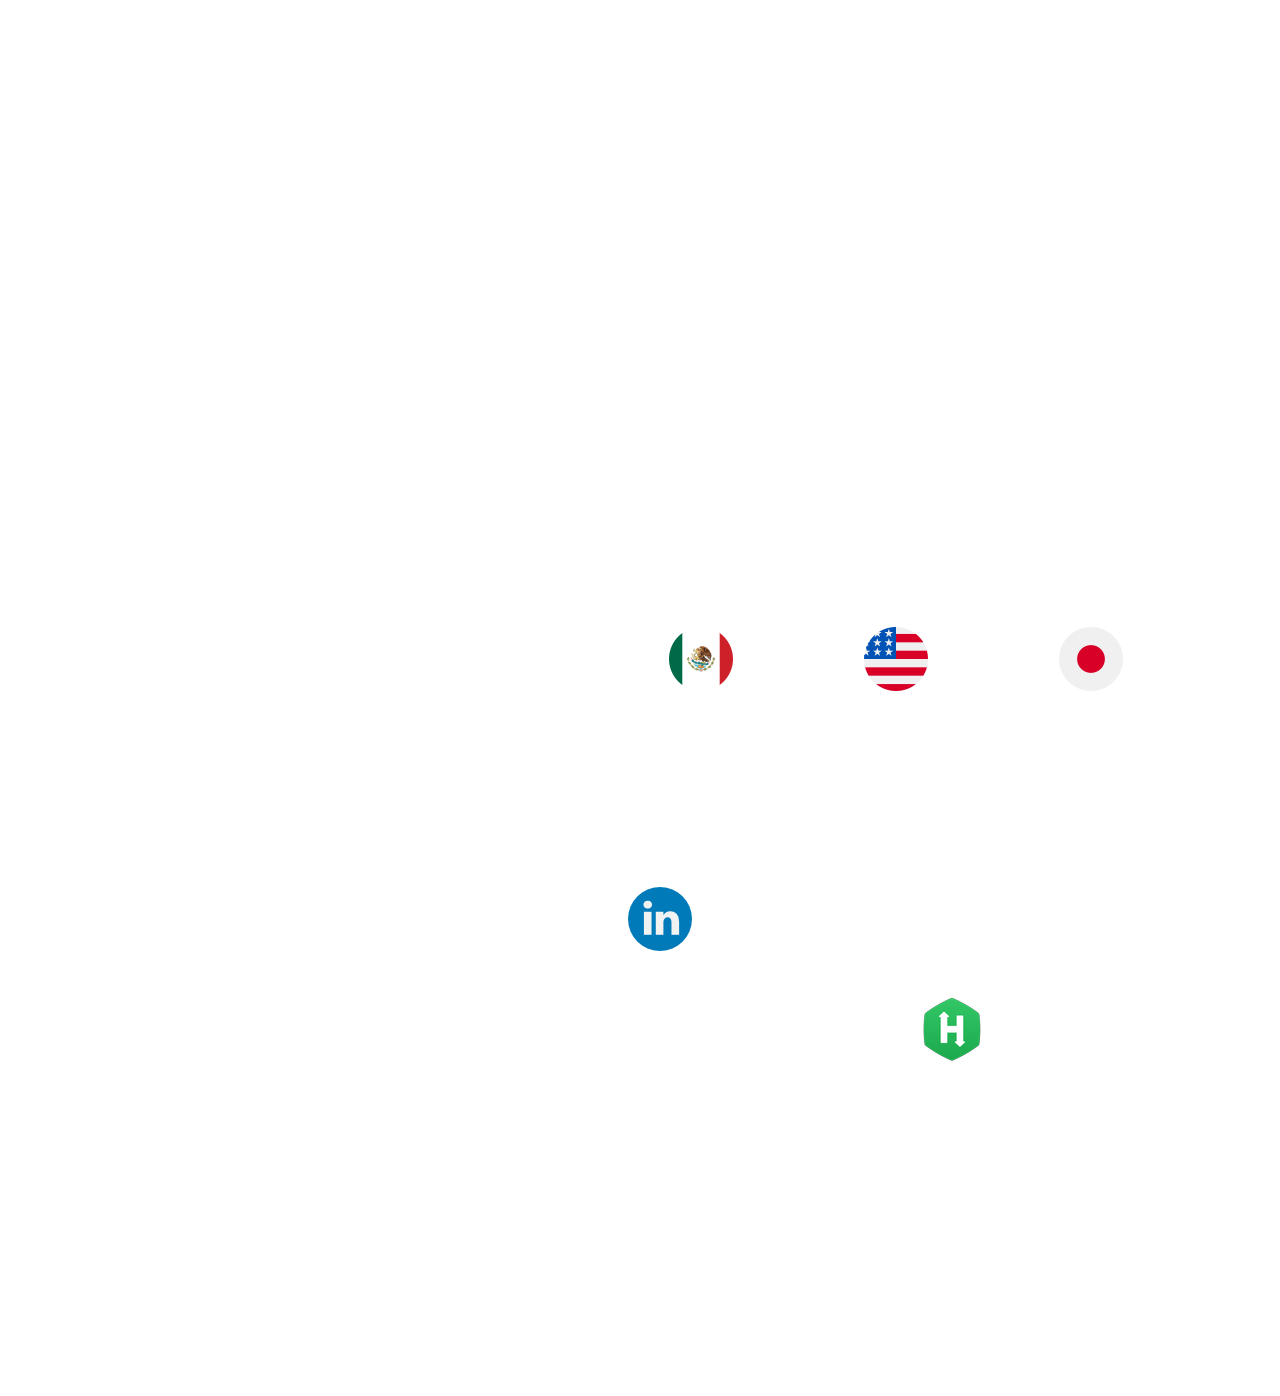
==== commit 6a87d95e: "Styles: Change main colors to blue" ====
--- a/index.html
+++ b/index.html
@@ -18,7 +18,7 @@
     <link href="https://fonts.googleapis.com/css2?family=Raleway:ital,wght@0,100..900;1,100..900&display=swap" rel="stylesheet">
 
     <!-- Favicon -->
-    <link rel="icon" type="image/png" href="assets/icon/julioFavicon.png">
+    <link rel="icon" type="image/png" href="assets/icon/julioFavicon-Blue.png">
 
     <title>Julio Vázquez</title>
 </head>
--- a/assets/css/index.css
+++ b/assets/css/index.css
@@ -1,6 +1,6 @@
 :root{
-    --primary: #5b1020;
-    --secondary: #b51224;
+    --primary: #031133;
+    --secondary: #254497;
 
     --text: white;
 
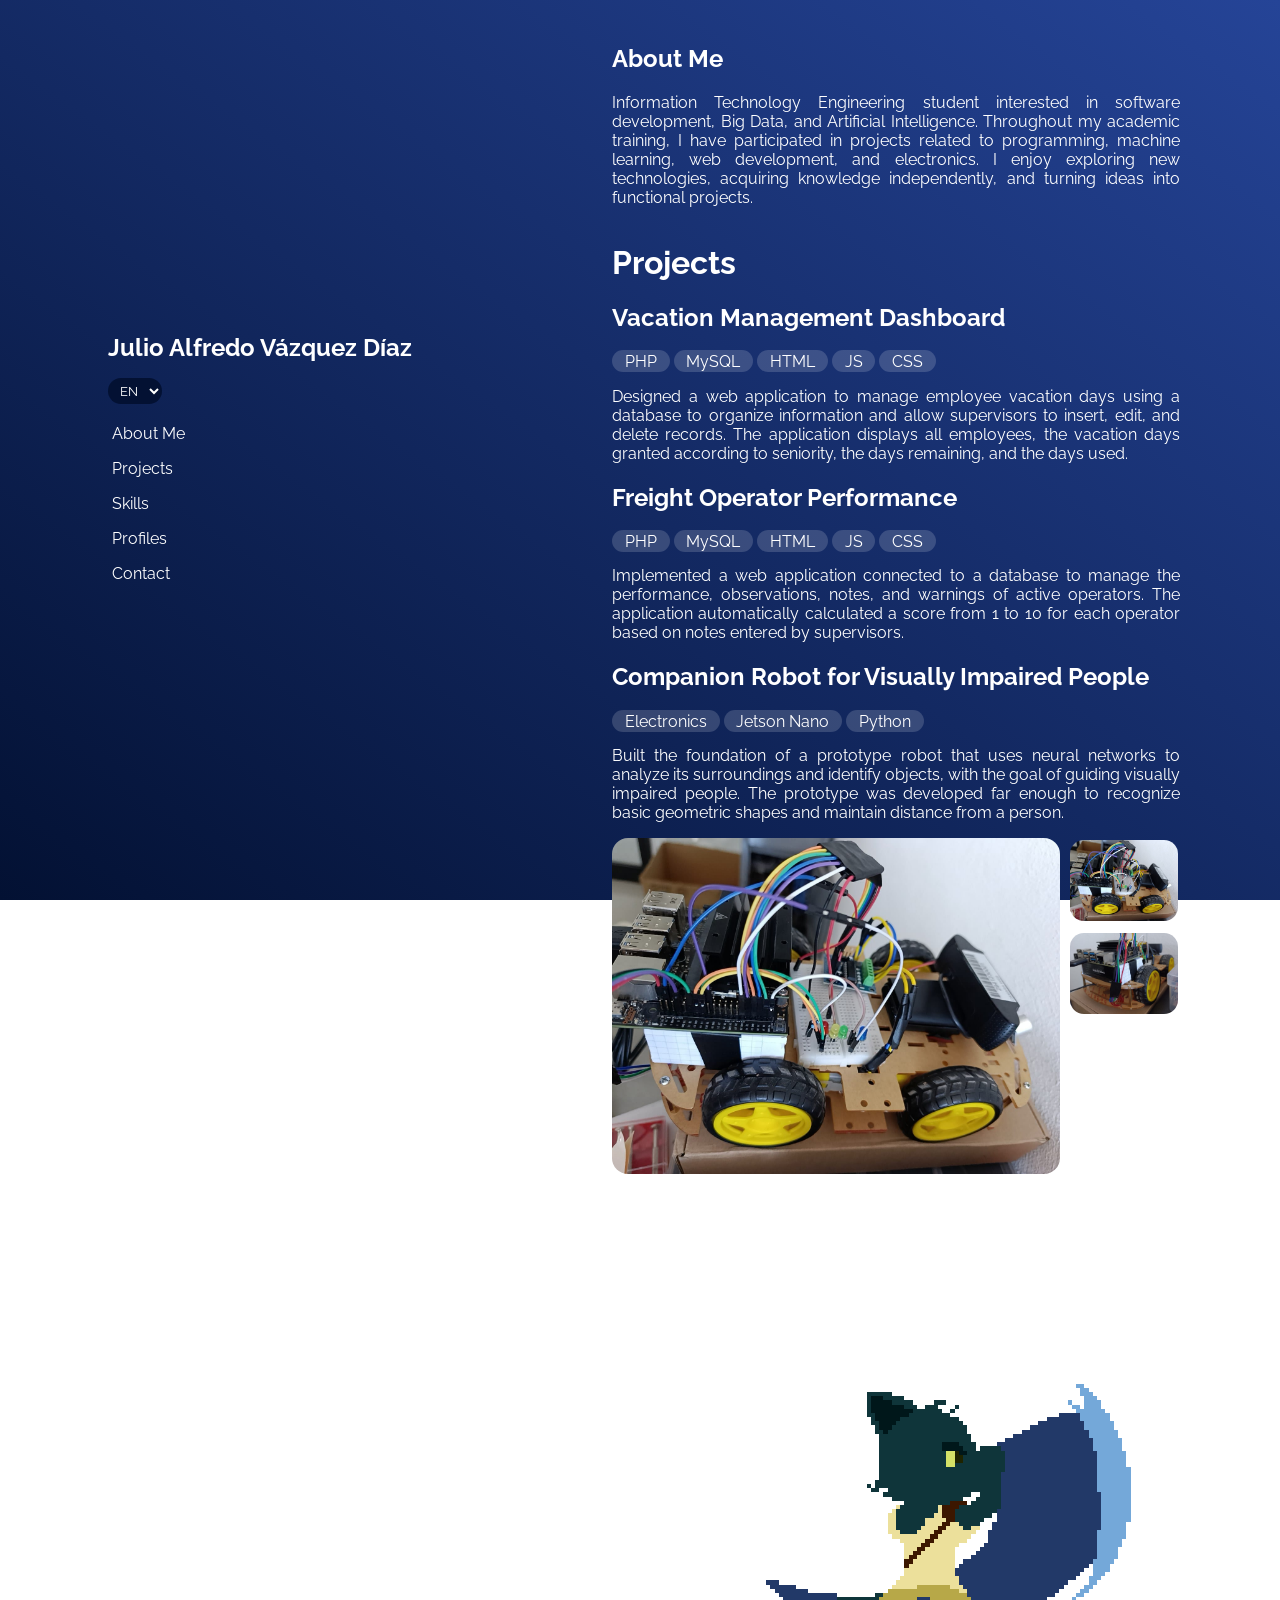
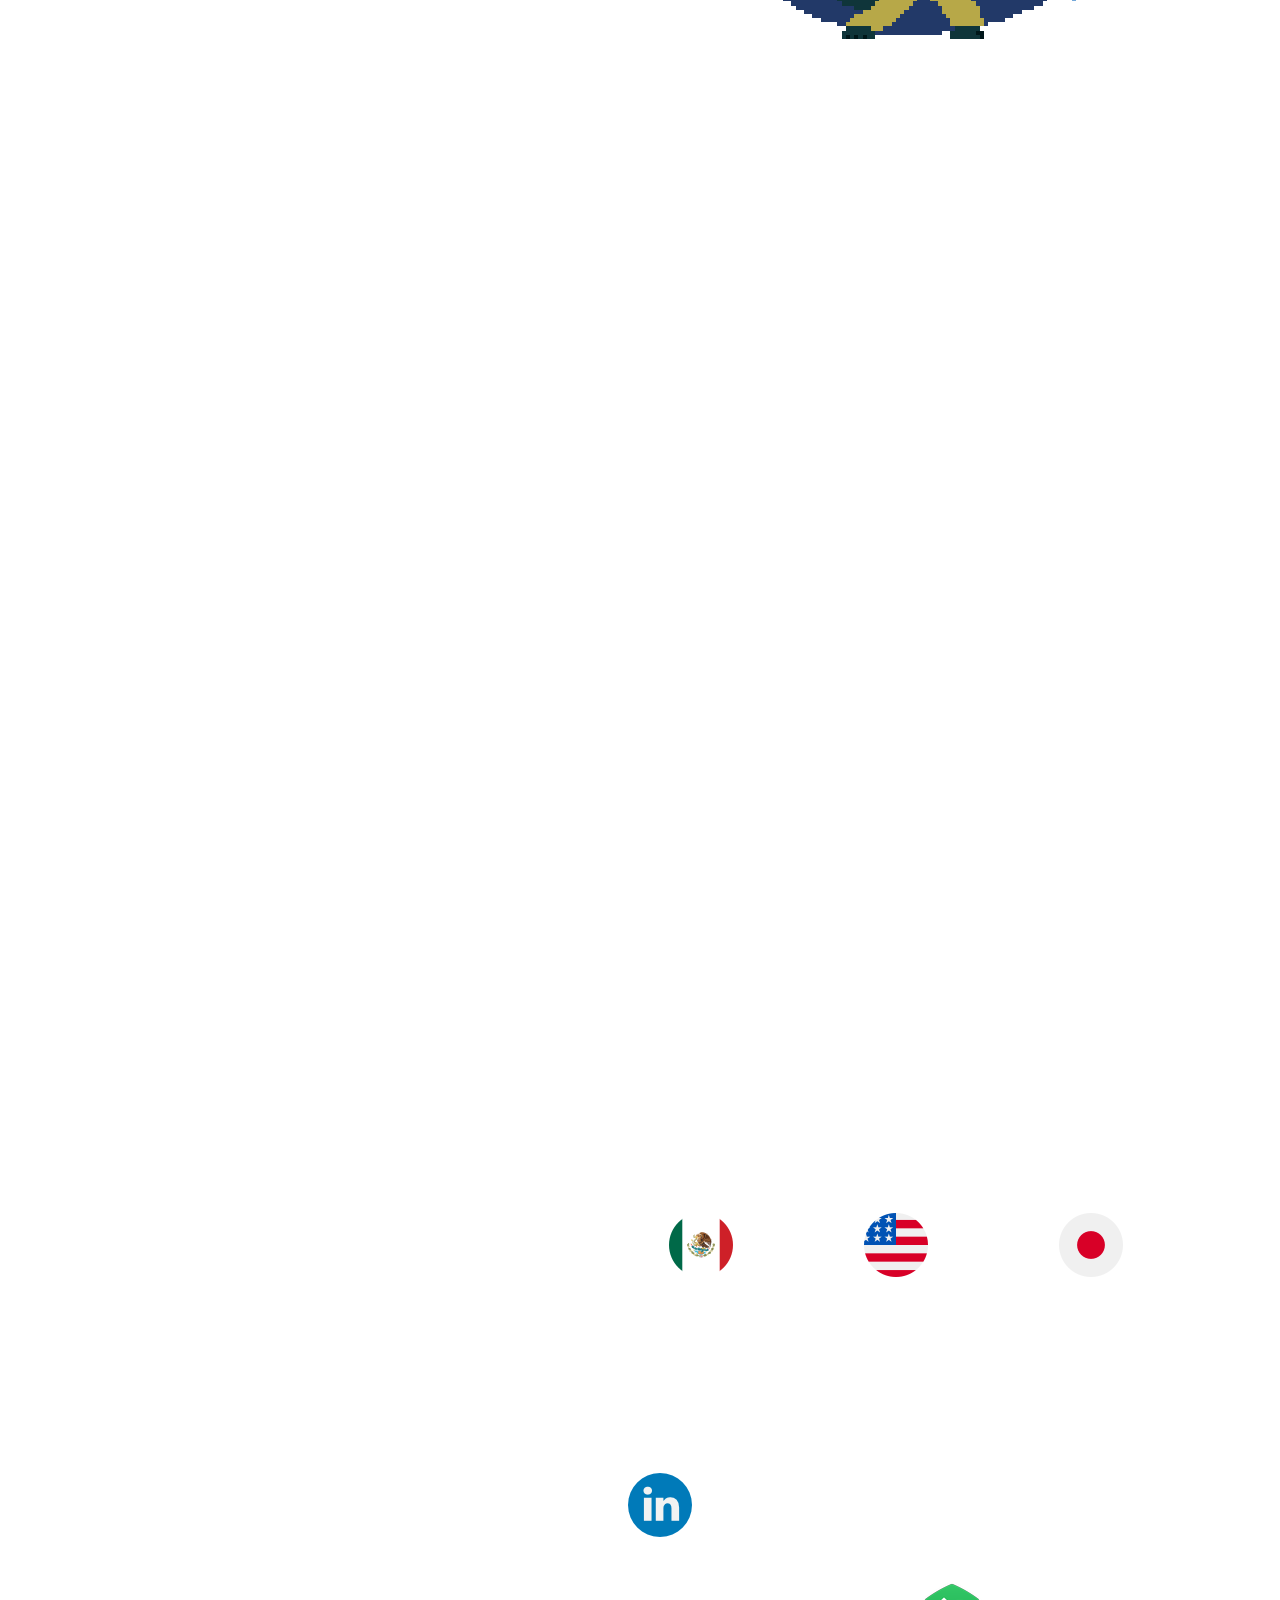
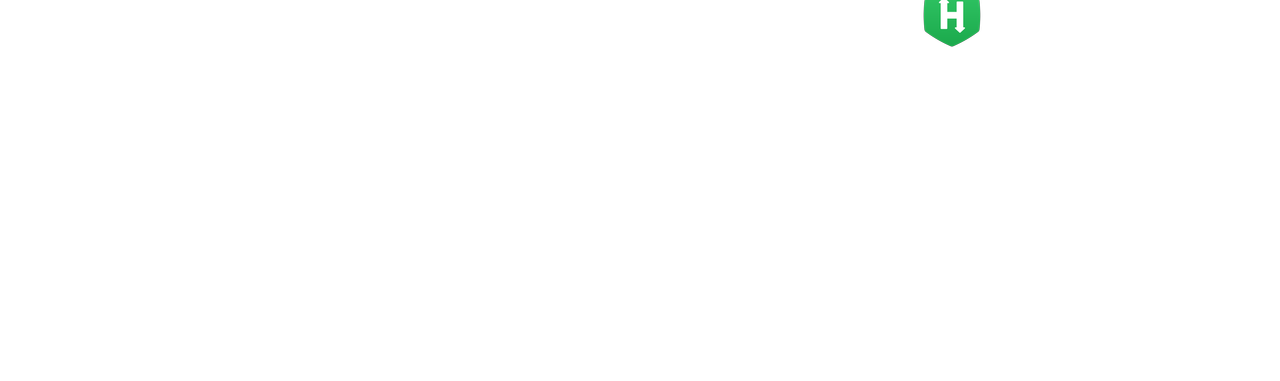
==== commit 971b8876: "Feat: Karma's more animations" ====
--- a/index.html
+++ b/index.html
@@ -120,6 +120,23 @@
                 </div>
             </div>
         </span>
+
+        <span class="project">
+            <h2>Traditional Web Animations</h2>
+            <div class="usedTechs">
+                <span class="tech">Photoshop</span>
+                <span class="tech">Krita</span>
+                <span class="tech">JS</span>
+            </div>
+
+            <p class="description">
+                Created traditional frame-by-frame pixel art animations and adapted them for the web using digital tools such as Photoshop and Krita, along with JavaScript to animate them on a canvas.
+            </p>
+
+            <p class="soloImage">
+                <canvas id="karmaSprite"></canvas>
+            </p>
+        </span>
     </main>
 
     <section id="skills">
@@ -127,17 +144,17 @@
 
         <h2>Technical</h2>
         <div class="technical">
+            <span class="technicalSkills expanded">
+                <h3>Tools and Systems</h3>
+                <p>Git, GitHub, Docker, Linux, Windows, Basic server administration</p>
+            </span>
+
             <span class="technicalSkills">
                 <h3>Web Development</h3>
                 <p>HTML5, CSS3, JavaScript, React, Bootstrap, PHP, Flask</p>
             </span>
 
             <span class="technicalSkills">
-                <h3>Tools and Systems</h3>
-                <p>Git, GitHub, Docker, Linux, Windows, Basic server administration</p>
-            </span>
-
-            <span class="technicalSkills">
                 <h3>Applications and Hardware</h3>
                 <p>Flutter, Dart, Arduino, ESP32, Jetson Nano, Sensors and actuators</p>
             </span>
@@ -145,6 +162,11 @@
             <span class="technicalSkills">
                 <h3>Game Development</h3>
                 <p>Unity, C#, 2D Development</p>
+            </span>
+
+            <span class="technicalSkills">
+                <h3>Animation</h3>
+                <p>Traditional (frame-by-frame), 2D, Digital</p>
             </span>
 
             <span class="technicalSkills expanded">
@@ -257,6 +279,7 @@
     </footer>
 
     <!-- Scripts -->
-     <script src="assets/js/index.js"></script>
+    <script src="assets/js/index.js"></script>
+    <script src="assets/js/animation.js"></script>
 </body>
 </html>
--- a/assets/css/index.css
+++ b/assets/css/index.css
@@ -254,6 +254,18 @@
             }
         }
 
+        .soloImage{
+            width: 100%;
+            
+            canvas {
+                width: 100%;
+                border-radius: var(--rad);
+                background-color: var(--btnHover);
+
+                image-rendering: pixelated;
+                padding: 1rem;
+            }
+        }
     }
 }
 
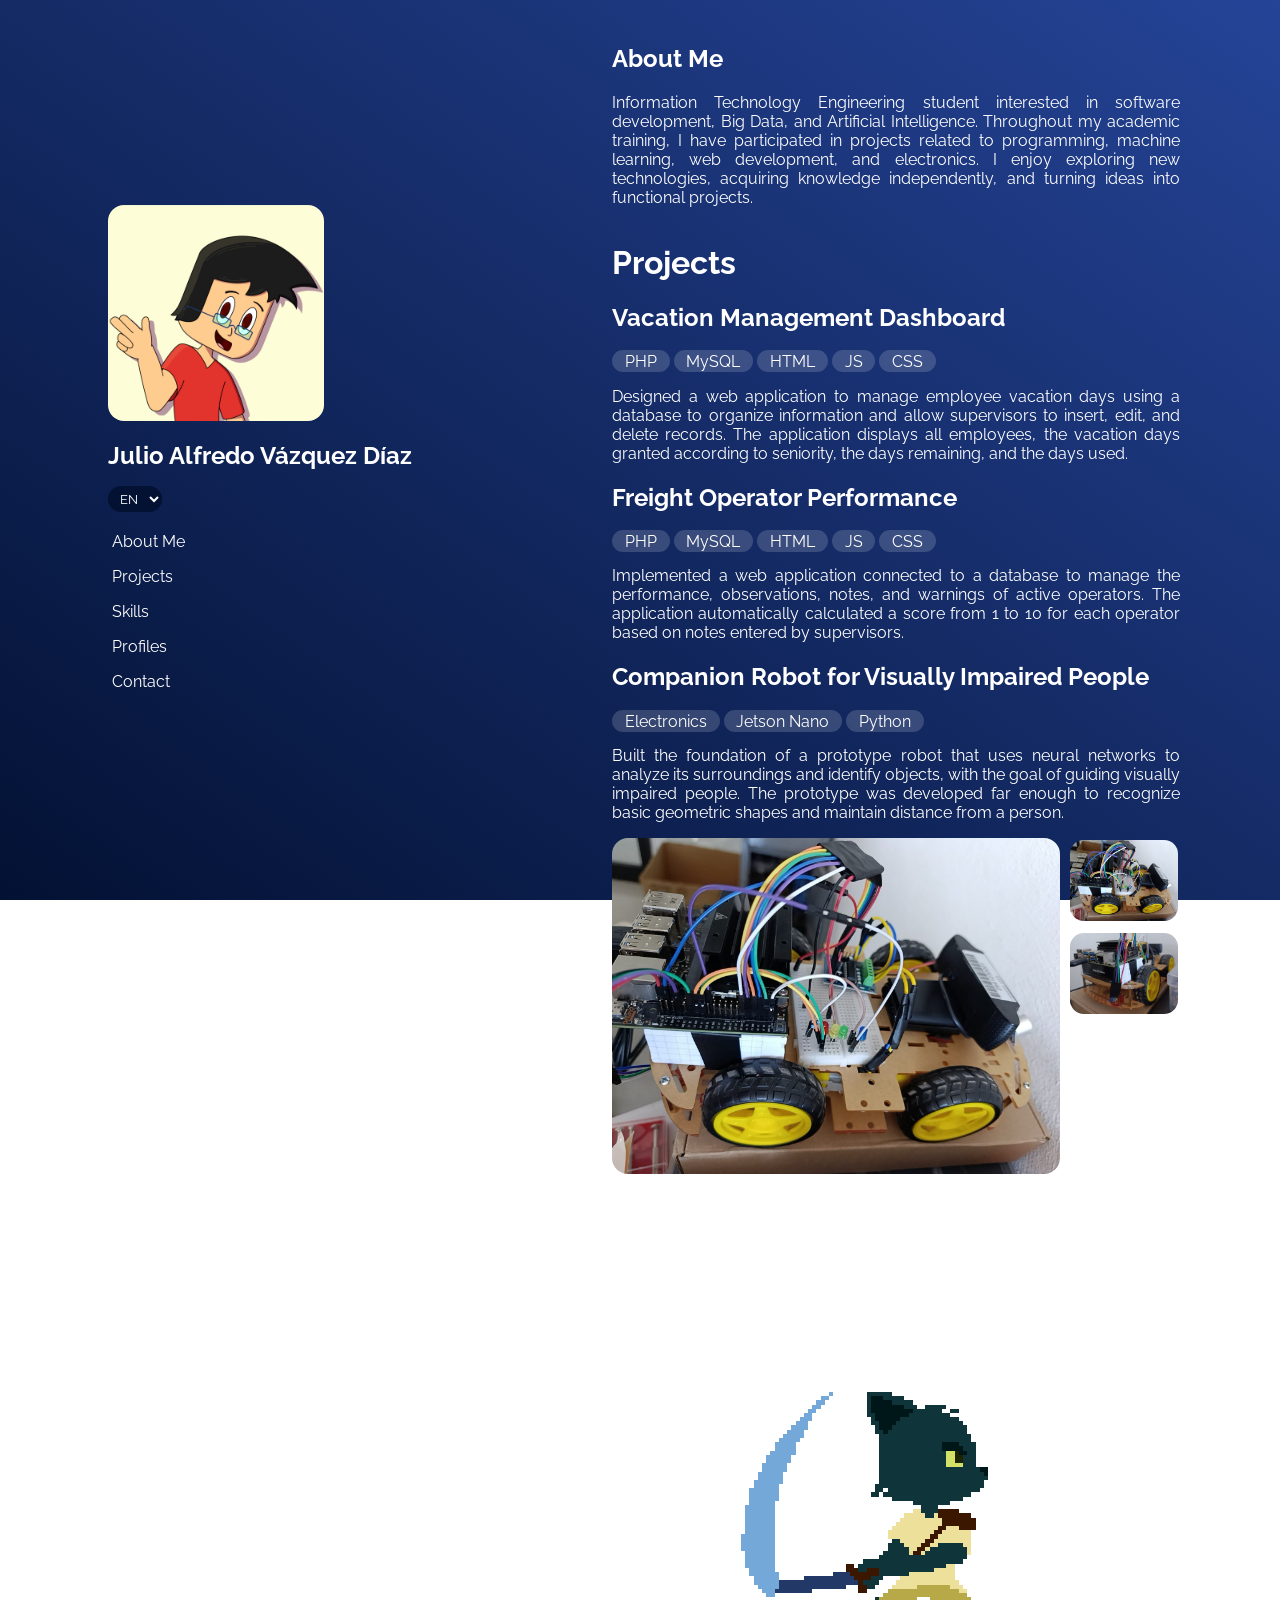
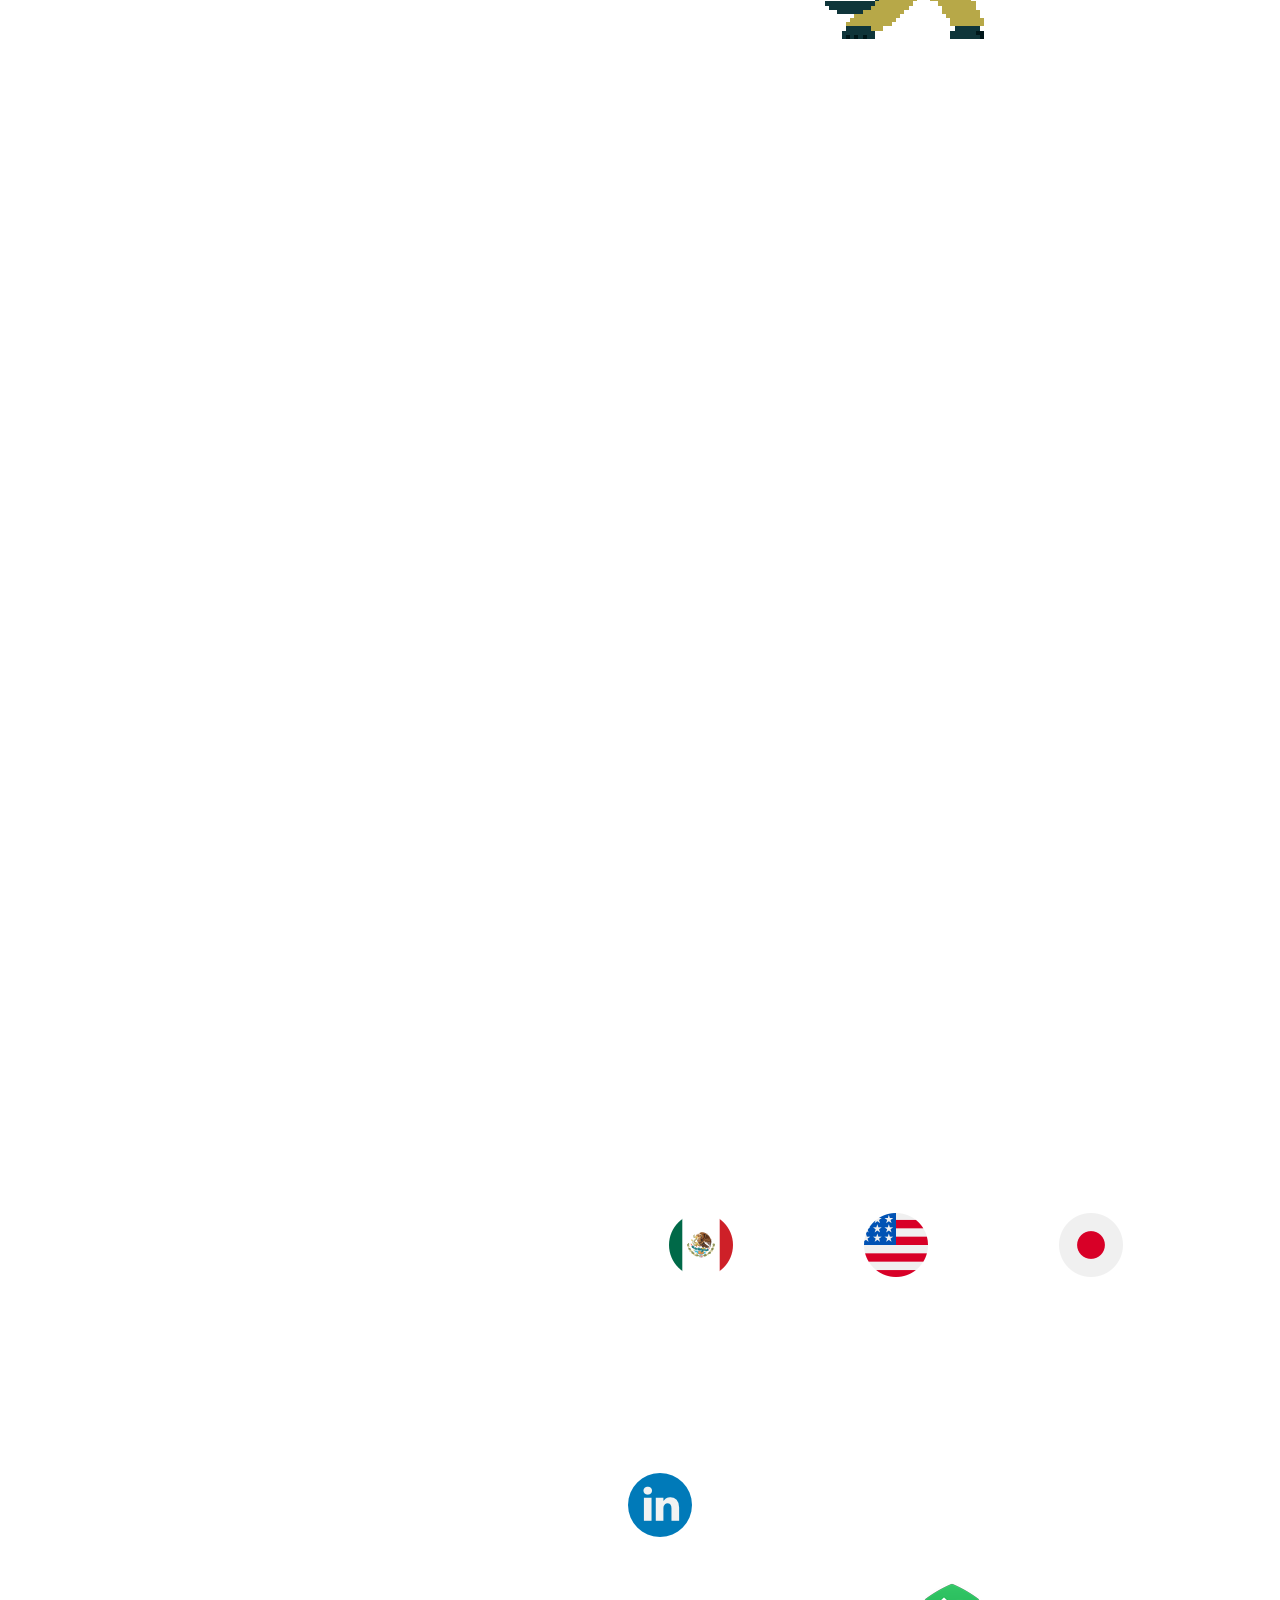
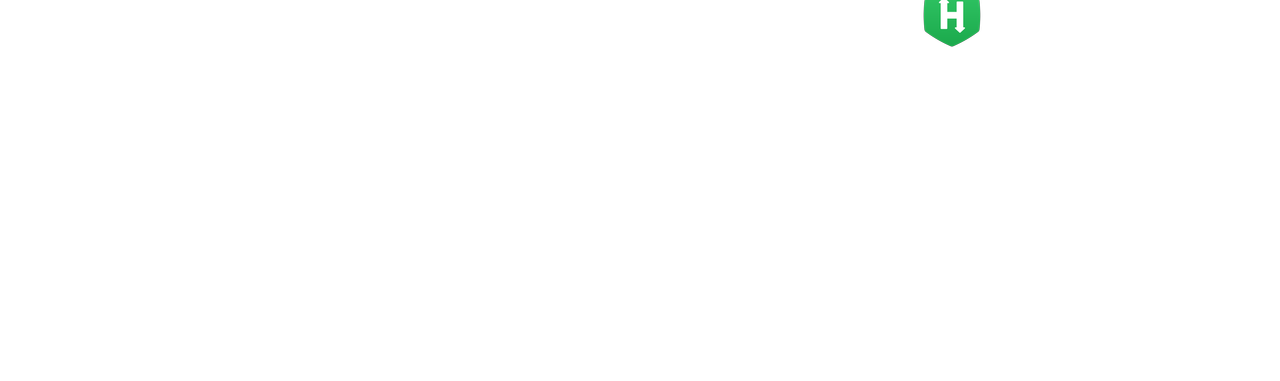
==== commit 9fc721cd: "Feat: Profile photo" ====
--- a/index.html
+++ b/index.html
@@ -25,6 +25,8 @@
 <body>
     <aside>
         <header>
+            <img class="profile" src="assets/img/diazProfile.png" alt="Foto de perfil de Julio Alfredo Vázquez Díaz">
+            
             <h1>Julio Alfredo Vázquez Díaz</h1>
 
             <select name="pageLanguage" id="pageLanguage" onchange="changeLanguage(this)">
--- a/assets/css/index.css
+++ b/assets/css/index.css
@@ -57,6 +57,14 @@
         align-items: center;
         justify-content: space-between;
         gap: 0.5rem;
+
+        .profile{
+            width: 3rem;
+            height: 3rem;
+            border-radius: 50%;
+            object-fit: cover;
+            margin-right: 1rem;
+        }
 
         h1{
             overflow: hidden;
@@ -499,6 +507,13 @@
             align-items: start;
             flex-direction: column;
 
+            .profile{
+                width: 50%;
+                height: 50%;
+                margin-right: 0;
+                border-radius: var(--rad);
+            }
+
             h1{
                 overflow: visible;
                 white-space: wrap;
